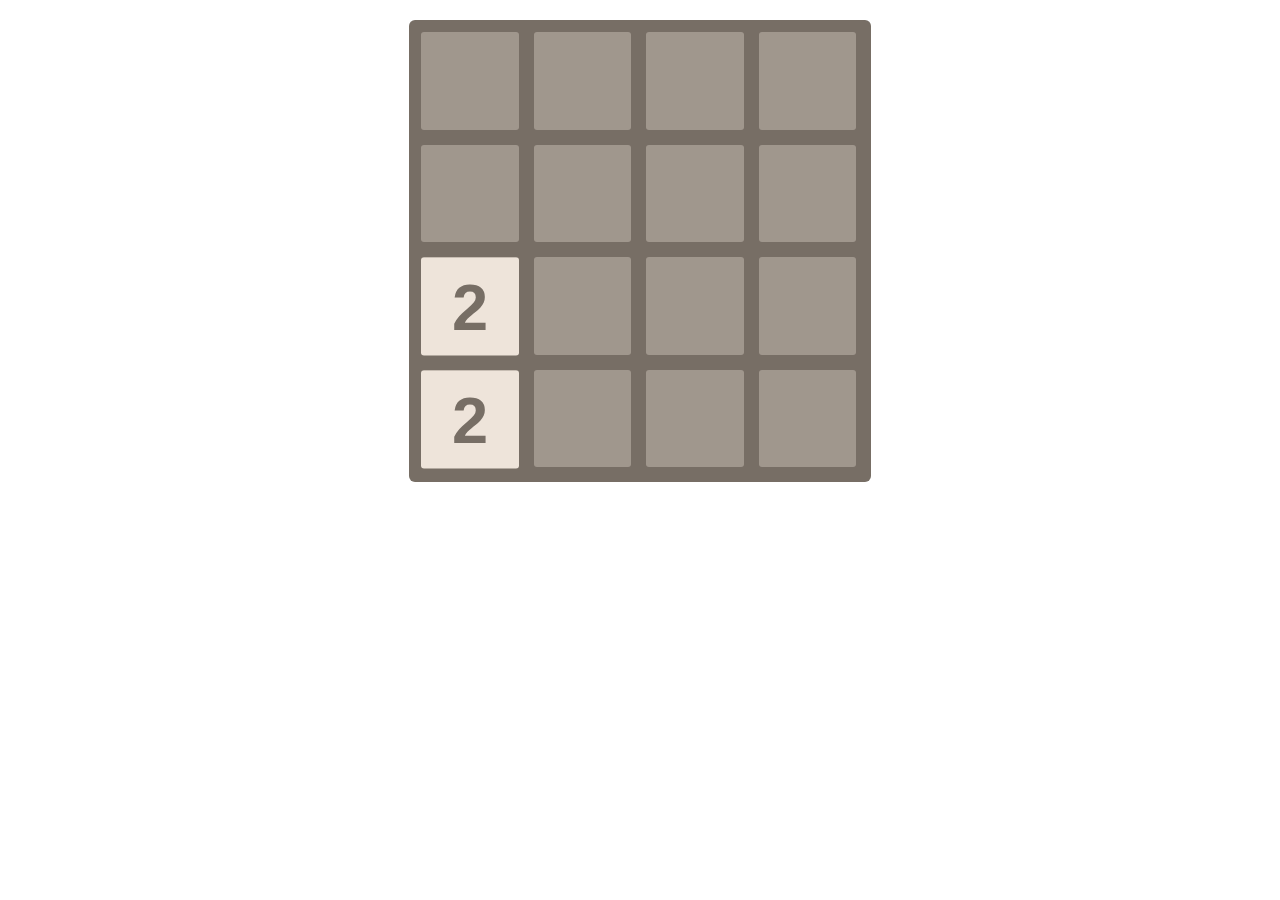
==== index.html @ b5169782 "first commit" ====
<!DOCTYPE html>
<header>
    <meta charset="utf-8"/>
    <title>2048 Game</title>
    <link rel="stylesheet" href="style/style.css"/>
</header>
<body>
    <div class = "game-conteiner">
        <div class="grid-conteiner">
            <div class = "grid-row">
                <div class = "grid-cell"></div>
                <div class = "grid-cell"></div>
                <div class = "grid-cell"></div>
                <div class = "grid-cell"></div>
            </div>
            <div class = "grid-row">
                <div class = "grid-cell"></div>
                <div class = "grid-cell"></div>
                <div class = "grid-cell"></div>
                <div class = "grid-cell"></div>
            </div>
            <div class = "grid-row">
                <div class = "grid-cell"></div>
                <div class = "grid-cell"></div>
                <div class = "grid-cell"></div>
                <div class = "grid-cell"l></div>
            </div>
            <div class = "grid-row">
                <div class = "grid-cell"></div>
                <div class = "grid-cell"></div>
                <div class = "grid-cell"></div>
                <div class = "grid-cell"></div>
            </div>
        </div>
        <div class="tile-conteiner">
            
        </div>
    </div>
    <script src="sctripts/script.js"></script>
</body>
---- style/style.css ----
*{
    margin: 0;
    padding: 0;
}

.game-conteiner{
    width: 450px;
    height: 450px;
    padding: 12px 0 0 12px;
    position: relative;
    margin: 20px auto 0 auto;
    background-color: #776e65;
    color: #776e65;
    font-family: clear sans,helvetica neue,Arial,sans-serif;
    font-size: 18px;
    border-radius: 6px;
}

.grid-conteiner{
    position: absolute;
    margin: auto;
    z-index: 1;
}

.grid-row{
    margin-bottom: 15px;
}

.grid-row:after {
    content: "";
    display: block;
    clear: both;
}

.grid-cell{
    display: block;
    width: 97.5px;
    height: 97.5px;
    margin-right: 15px;
    float: left;
    border-radius: 3px;
    background: rgba(238,228,218,.35);
}

.tile-conteiner{
    position: absolute;
    z-index: 2;
}

.tile {
    position: absolute;
    -webkit-transition: 100ms ease-in-out;
    -moz-transition: 100ms ease-in-out;
    transition: 100ms ease-in-out;
    -webkit-transition-property: -webkit-transform;
    -moz-transition-property: -moz-transform;
    transition-property: transform;
}

.tile .tile-inner{
    border-radius: 3px;
    background: #eee4da;
    text-align: center;
    font-weight: 700;
    z-index: 10;
    font-size: 65px;
    width: 98px;
    height: 98px;
    line-height: 100.5px;
}

.tile.tile-2 .tile-inner {
    background: #eee4da;
    box-shadow: 0 0 30px 10px transparent, inset 0 0 0 1px transparent;
}

.tile.tile-4 .tile-inner {
    background: #ede0c8;
    box-shadow: 0 0 30px 10px transparent, inset 0 0 0 1px transparent;
}

.tile.tile-8 .tile-inner {
    color: #f9f6f2;
    background: #f2b179;
}

.tile.tile-position-1-1{
    -webkit-transform:translate(0px,0px);
    -moz-transform:translate(0px,0px);
    transform:translate(0px,0px)
}

.tile.tile-position-2-1{
    -webkit-transform:translate(0px,111.6px);
    -moz-transform:translate(0px,111.6px);
    transform:translate(0px,111.6px)
}

.tile.tile-position-3-1{
    -webkit-transform:translate(0px,225.6px);
    -moz-transform:translate(0px,225.6px);
    transform:translate(0px,225.6px)
}

.tile.tile-position-4-1{
    -webkit-transform:translate(0px,339.6px);
    -moz-transform:translate(0px,338.6px);
    transform:translate(0px,338.6px)
}

.tile.tile-position-1-2{
    -webkit-transform:translate(111.6px,0px);
    -moz-transform:translate(111.6px,0px);
    transform:translate(111.6px,0px)
}

.tile.tile-position-2-2{
    -webkit-transform:translate(111.6px,111.6px);
    -moz-transform:translate(111.6px,111.6px);
    transform:translate(111.6px,111.6px)
}

.tile.tile-position-3-2{
    -webkit-transform:translate(111.6px,225.6px);
    -moz-transform:translate(111.6px,225.6px);
    transform:translate(111.6px,225.6px)
}

.tile.tile-position-4-2{
    -webkit-transform:translate(111.6px,338.6px);
    -moz-transform:translate(111.6px,338.6px);
    transform:translate(111.6px,338.6px)
}

.tile.tile-position-1-3{
    -webkit-transform:translate(225.6px,0px);
    -moz-transform:translate(225.6px,0px);
    transform:translate(225.6px,0px)
}

.tile.tile-position-2-3{
    -webkit-transform:translate(225.6px,111.6px);
    -moz-transform:translate(225.6px,111.6px);
    transform:translate(225.6px,111.6px)
}

.tile.tile-position-3-3{
    -webkit-transform:translate(225.6px,225.6px);
    -moz-transform:translate(225.6px,225.6px);
    transform:translate(225.6px,225.6px)
}

.tile.tile-position-4-3{
    -webkit-transform:translate(225.6px,338.6px);
    -moz-transform:translate(225.6px,338.6px);transform:translate(225.6px,338.6px)
}

.tile.tile-position-1-4{
    -webkit-transform:translate(338.6px,0px);
    -moz-transform:translate(338.6px,0px);
    transform:translate(338.6px,0px)
}

.tile.tile-position-2-4{
    -webkit-transform:translate(338.6px,111.6px);
    -moz-transform:translate(338.6px,111.6px);
    transform:translate(338.6px,111.6px)
}

.tile.tile-position-3-4{
    -webkit-transform:translate(338.6px,225.6px);
    -moz-transform:translate(338.6px,225.6px);
    transform:translate(338.6px,225.6px)
}

.tile.tile-position-4-4{
    -webkit-transform:translate(338.6px,338.6px);
    -moz-transform:translate(338.6px,338.6px);
    transform:translate(338.6px,338.6px)
}
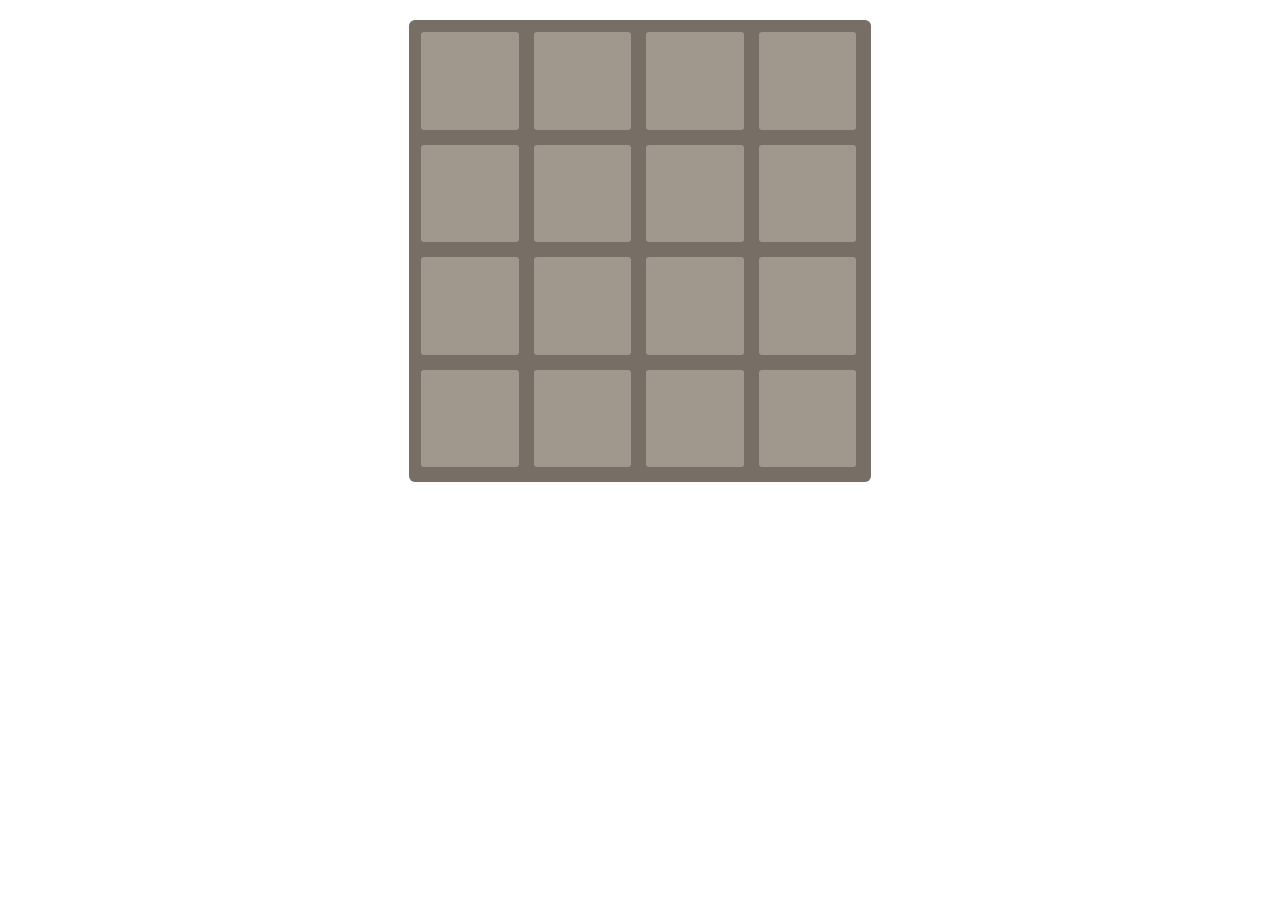
==== commit e06849e9: "still think" ====
--- a/index.html
+++ b/index.html
@@ -36,5 +36,5 @@
             
         </div>
     </div>
-    <script src="sctripts/script.js"></script>
+    <script type="module" src="sctripts/script.js"></script>
 </body>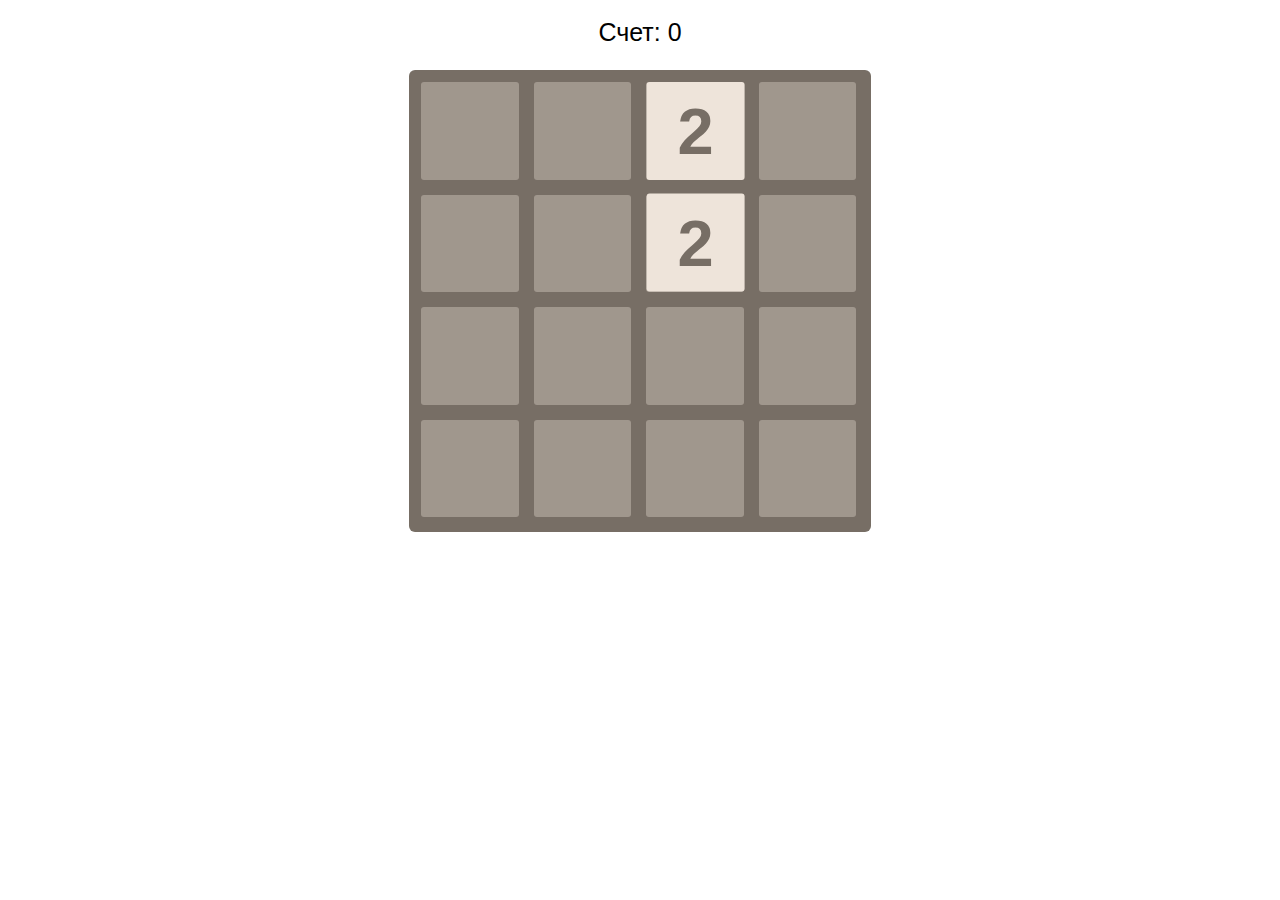
==== commit e9dd6a40: "well done" ====
--- a/index.html
+++ b/index.html
@@ -5,6 +5,9 @@
     <link rel="stylesheet" href="style/style.css"/>
 </header>
 <body>
+    <div class="header">
+        <div class="score-bar">Счет: 0</div>
+    </div>
     <div class = "game-conteiner">
         <div class="grid-conteiner">
             <div class = "grid-row">
@@ -36,5 +39,6 @@
             
         </div>
     </div>
-    <script type="module" src="sctripts/script.js"></script>
+    <script  src="sctripts/gameController.js"></script>
+    <script  src="sctripts/script.js"></script>
 </body>--- a/style/style.css
+++ b/style/style.css
@@ -1,6 +1,22 @@
 *{
     margin: 0;
     padding: 0;
+}
+
+.header{
+    display: flex;
+    flex-direction: column;
+    align-items: center;
+    width: 80%;
+    margin: 0 10% 0 10%;
+    height: 50px;
+    font-family: clear sans,helvetica neue,Arial,sans-serif;
+    font-size: 25px;
+}
+
+.score-bar{
+    height: 100%;
+    margin: 18px;
 }
 
 .game-conteiner{
@@ -84,6 +100,11 @@
     background: #f2b179;
 }
 
+.tile.tile-16 .tile-inner {
+    color: #f9f6f2;
+    background: #F59563;
+}
+
 .tile.tile-position-1-1{
     -webkit-transform:translate(0px,0px);
     -moz-transform:translate(0px,0px);
@@ -103,9 +124,9 @@
 }
 
 .tile.tile-position-4-1{
-    -webkit-transform:translate(0px,339.6px);
-    -moz-transform:translate(0px,338.6px);
-    transform:translate(0px,338.6px)
+    -webkit-transform:translate(0px,336.6px);
+    -moz-transform:translate(0px,336.6px);
+    transform:translate(0px,336.6px)
 }
 
 .tile.tile-position-1-2{
@@ -127,9 +148,9 @@
 }
 
 .tile.tile-position-4-2{
-    -webkit-transform:translate(111.6px,338.6px);
-    -moz-transform:translate(111.6px,338.6px);
-    transform:translate(111.6px,338.6px)
+    -webkit-transform:translate(111.6px,336.6px);
+    -moz-transform:translate(111.6px,336.6px);
+    transform:translate(111.6px,336.6px)
 }
 
 .tile.tile-position-1-3{
@@ -151,8 +172,9 @@
 }
 
 .tile.tile-position-4-3{
-    -webkit-transform:translate(225.6px,338.6px);
-    -moz-transform:translate(225.6px,338.6px);transform:translate(225.6px,338.6px)
+    -webkit-transform:translate(225.6px,336.6px);
+    -moz-transform:translate(225.6px,336.6px);
+    transform:translate(225.6px,336.6px)
 }
 
 .tile.tile-position-1-4{
@@ -174,7 +196,7 @@
 }
 
 .tile.tile-position-4-4{
-    -webkit-transform:translate(338.6px,338.6px);
-    -moz-transform:translate(338.6px,338.6px);
-    transform:translate(338.6px,338.6px)
+    -webkit-transform:translate(338.6px,336.6px);
+    -moz-transform:translate(338.6px,336.6px);
+    transform:translate(338.6px,336.6px)
 }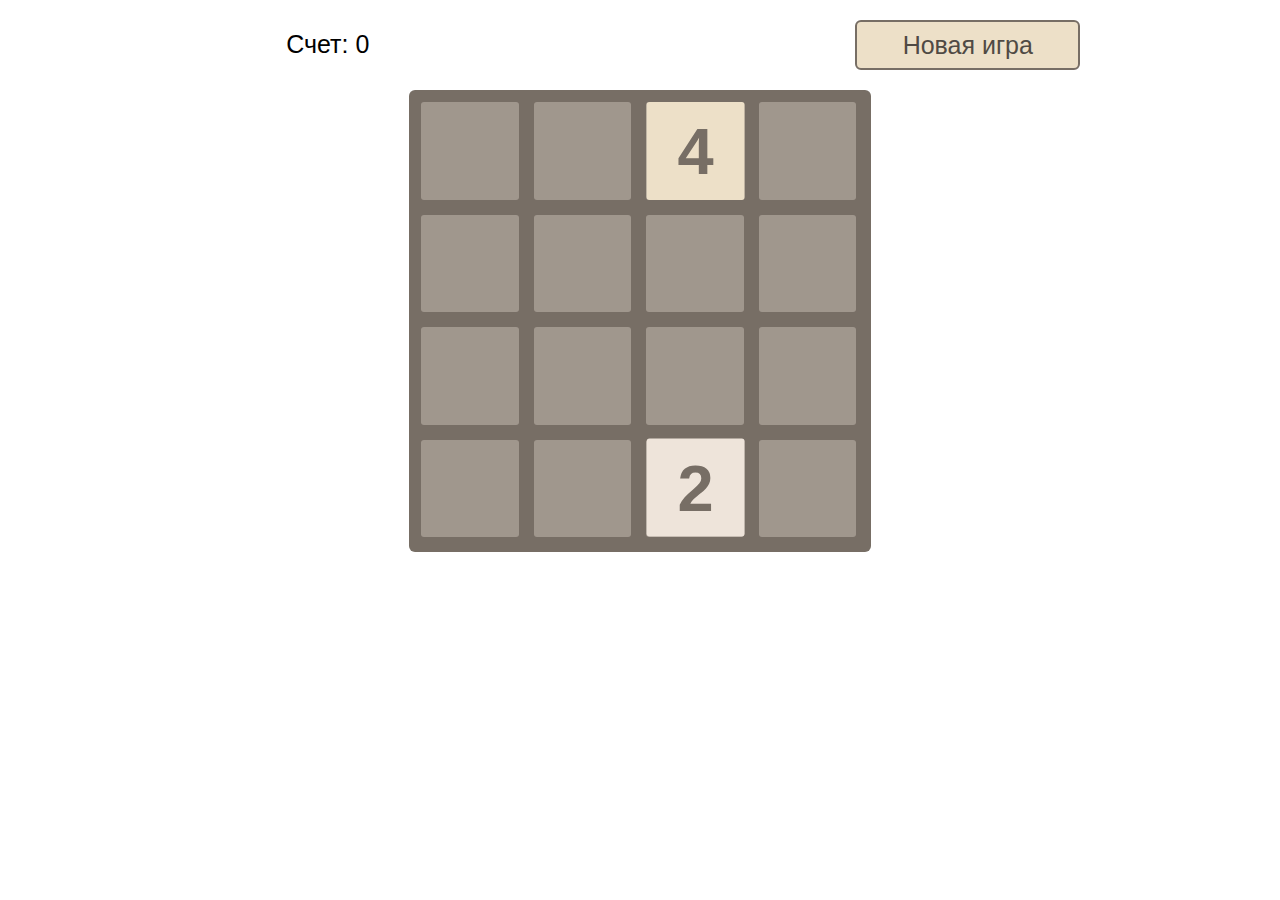
==== commit e16f99c7: "last working version, but not final" ====
--- a/index.html
+++ b/index.html
@@ -7,6 +7,7 @@
 <body>
     <div class="header">
         <div class="score-bar">Счет: 0</div>
+        <button class="bttn-restart-game">Новая игра</button>
     </div>
     <div class = "game-conteiner">
         <div class="grid-conteiner">
--- a/style/style.css
+++ b/style/style.css
@@ -5,18 +5,36 @@
 
 .header{
     display: flex;
-    flex-direction: column;
-    align-items: center;
-    width: 80%;
-    margin: 0 10% 0 10%;
+    justify-content: space-between;
+    width: 100%;
     height: 50px;
     font-family: clear sans,helvetica neue,Arial,sans-serif;
     font-size: 25px;
+    padding-top: 20px;
 }
 
 .score-bar{
     height: 100%;
-    margin: 18px;
+    margin: 10px auto auto auto;
+    text-align: center;
+    width: 20%;
+}
+
+.bttn-restart-game{
+    margin: auto;
+    width: 9em;
+    height: 100%;
+    font-family: clear sans,helvetica neue,Arial,sans-serif;
+    font-size: 25px;
+    border: 2px solid #776E65;
+    border-radius: 6px;
+    color: #504a44;
+    background: #EDE0C8;
+    transition: all 300ms;
+}
+
+.bttn-restart-game:hover{
+    background: #ead8b7;
 }
 
 .game-conteiner{
@@ -65,12 +83,29 @@
 
 .tile {
     position: absolute;
-    -webkit-transition: 100ms ease-in-out;
-    -moz-transition: 100ms ease-in-out;
-    transition: 100ms ease-in-out;
+    z-index: 5;
+    -webkit-transition: all 300ms ease-in-out;
+    -moz-transition: all 300ms ease-in-out;
+    -o-transition: all 300ms ease-in-out;
+    transition: all 300ms ease-in-out;
     -webkit-transition-property: -webkit-transform;
     -moz-transition-property: -moz-transform;
+    -o-transition-property: -o-transform;
     transition-property: transform;
+}
+
+
+.new-tile{
+    animation: ani 300ms forwards;
+}
+
+@keyframes ani {
+    0% {opacity: 0;}
+    100% {opacity: 1;}
+  }
+
+.deleteTile{
+    z-index: 3;
 }
 
 .tile .tile-inner{
@@ -87,116 +122,208 @@
 
 .tile.tile-2 .tile-inner {
     background: #eee4da;
-    box-shadow: 0 0 30px 10px transparent, inset 0 0 0 1px transparent;
+    box-shadow: 0 0 30px 10px transparent,inset 0 0 0 1px transparent
 }
 
 .tile.tile-4 .tile-inner {
     background: #ede0c8;
-    box-shadow: 0 0 30px 10px transparent, inset 0 0 0 1px transparent;
+    box-shadow: 0 0 30px 10px transparent,inset 0 0 0 1px transparent
 }
 
 .tile.tile-8 .tile-inner {
     color: #f9f6f2;
-    background: #f2b179;
+    background: #f2b179
 }
 
 .tile.tile-16 .tile-inner {
     color: #f9f6f2;
-    background: #F59563;
-}
+    background: #f59563
+}
+
+.tile.tile-32 .tile-inner {
+    color: #f9f6f2;
+    background: #f67c5f
+}
+
+.tile.tile-64 .tile-inner {
+    color: #f9f6f2;
+    background: #f65e3b
+}
+
+.tile.tile-128 .tile-inner {
+    color: #f9f6f2;
+    background: #edcf72;
+    box-shadow: 0 0 30px 10px rgba(243,215,116,.2381),inset 0 0 0 1px rgba(255,255,255,.14286);
+    font-size: 45px
+}
+
+@media screen and (max-width: 520px) {
+    .tile.tile-128 .tile-inner {
+        font-size:25px
+    }
+}
+
+.tile.tile-256 .tile-inner {
+    color: #f9f6f2;
+    background: #edcc61;
+    box-shadow: 0 0 30px 10px rgba(243,215,116,.31746),inset 0 0 0 1px rgba(255,255,255,.19048);
+    font-size: 45px
+}
+
+@media screen and (max-width: 520px) {
+    .tile.tile-256 .tile-inner {
+        font-size:25px
+    }
+}
+
+.tile.tile-512 .tile-inner {
+    color: #f9f6f2;
+    background: #edc850;
+    box-shadow: 0 0 30px 10px rgba(243,215,116,.39683),inset 0 0 0 1px rgba(255,255,255,.2381);
+    font-size: 45px
+}
+
+@media screen and (max-width: 520px) {
+    .tile.tile-512 .tile-inner {
+        font-size:25px
+    }
+}
+
+.tile.tile-1024 .tile-inner {
+    color: #f9f6f2;
+    background: #edc53f;
+    box-shadow: 0 0 30px 10px rgba(243,215,116,.47619),inset 0 0 0 1px rgba(255,255,255,.28571);
+    font-size: 35px
+}
+
+@media screen and (max-width: 520px) {
+    .tile.tile-1024 .tile-inner {
+        font-size:15px
+    }
+}
+
+.tile.tile-2048 .tile-inner {
+    color: #f9f6f2;
+    background: #edc22e;
+    box-shadow: 0 0 30px 10px rgba(243,215,116,.55556),inset 0 0 0 1px rgba(255,255,255,.33333);
+    font-size: 35px
+}
+
+@media screen and (max-width: 520px) {
+    .tile.tile-2048 .tile-inner {
+        font-size:15px
+    }
+}
+
 
 .tile.tile-position-1-1{
     -webkit-transform:translate(0px,0px);
     -moz-transform:translate(0px,0px);
-    transform:translate(0px,0px)
+    -o-transform:translate(0px,0px);
+    transform:translate(0px,0px);
 }
 
 .tile.tile-position-2-1{
     -webkit-transform:translate(0px,111.6px);
     -moz-transform:translate(0px,111.6px);
-    transform:translate(0px,111.6px)
+    -o-transform:translate(0px,111.6px);
+    transform:translate(0px,111.6px);
 }
 
 .tile.tile-position-3-1{
     -webkit-transform:translate(0px,225.6px);
     -moz-transform:translate(0px,225.6px);
-    transform:translate(0px,225.6px)
+    -o-transform:translate(0px,0px);
+    transform:translate(0px,225.6px); 
 }
 
 .tile.tile-position-4-1{
     -webkit-transform:translate(0px,336.6px);
     -moz-transform:translate(0px,336.6px);
-    transform:translate(0px,336.6px)
+    -o-transform:translate(0px,0px);
+    transform:translate(0px,336.6px); 
 }
 
 .tile.tile-position-1-2{
     -webkit-transform:translate(111.6px,0px);
     -moz-transform:translate(111.6px,0px);
-    transform:translate(111.6px,0px)
+    -o-transform:translate(0px,0px);
+    transform:translate(111.6px,0px);
 }
 
 .tile.tile-position-2-2{
     -webkit-transform:translate(111.6px,111.6px);
     -moz-transform:translate(111.6px,111.6px);
-    transform:translate(111.6px,111.6px)
+    -o-transform:translate(0px,0px);
+    transform:translate(111.6px,111.6px);
 }
 
 .tile.tile-position-3-2{
     -webkit-transform:translate(111.6px,225.6px);
     -moz-transform:translate(111.6px,225.6px);
-    transform:translate(111.6px,225.6px)
+    -o-transform:translate(0px,0px);
+    transform:translate(111.6px,225.6px);
 }
 
 .tile.tile-position-4-2{
     -webkit-transform:translate(111.6px,336.6px);
     -moz-transform:translate(111.6px,336.6px);
-    transform:translate(111.6px,336.6px)
+    -o-transform:translate(0px,0px);
+    transform:translate(111.6px,336.6px);
 }
 
 .tile.tile-position-1-3{
     -webkit-transform:translate(225.6px,0px);
     -moz-transform:translate(225.6px,0px);
-    transform:translate(225.6px,0px)
+    -o-transform:translate(0px,0px);
+    transform:translate(225.6px,0px);
 }
 
 .tile.tile-position-2-3{
     -webkit-transform:translate(225.6px,111.6px);
     -moz-transform:translate(225.6px,111.6px);
-    transform:translate(225.6px,111.6px)
+    -o-transform:translate(0px,0px);
+    transform:translate(225.6px,111.6px);
 }
 
 .tile.tile-position-3-3{
     -webkit-transform:translate(225.6px,225.6px);
     -moz-transform:translate(225.6px,225.6px);
-    transform:translate(225.6px,225.6px)
+    -o-transform:translate(0px,0px);
+    transform:translate(225.6px,225.6px);
 }
 
 .tile.tile-position-4-3{
     -webkit-transform:translate(225.6px,336.6px);
     -moz-transform:translate(225.6px,336.6px);
-    transform:translate(225.6px,336.6px)
+    -o-transform:translate(0px,0px);
+    transform:translate(225.6px,336.6px);
 }
 
 .tile.tile-position-1-4{
     -webkit-transform:translate(338.6px,0px);
     -moz-transform:translate(338.6px,0px);
-    transform:translate(338.6px,0px)
+    -o-transform:translate(0px,0px);
+    transform:translate(338.6px,0px);
 }
 
 .tile.tile-position-2-4{
     -webkit-transform:translate(338.6px,111.6px);
     -moz-transform:translate(338.6px,111.6px);
-    transform:translate(338.6px,111.6px)
+    -o-transform:translate(0px,0px);
+    transform:translate(338.6px,111.6px);
 }
 
 .tile.tile-position-3-4{
     -webkit-transform:translate(338.6px,225.6px);
     -moz-transform:translate(338.6px,225.6px);
-    transform:translate(338.6px,225.6px)
+    -o-transform:translate(0px,0px);
+    transform:translate(338.6px,225.6px);
 }
 
 .tile.tile-position-4-4{
     -webkit-transform:translate(338.6px,336.6px);
     -moz-transform:translate(338.6px,336.6px);
-    transform:translate(338.6px,336.6px)
+    -o-transform:translate(0px,0px);
+    transform:translate(338.6px,336.6px);
 }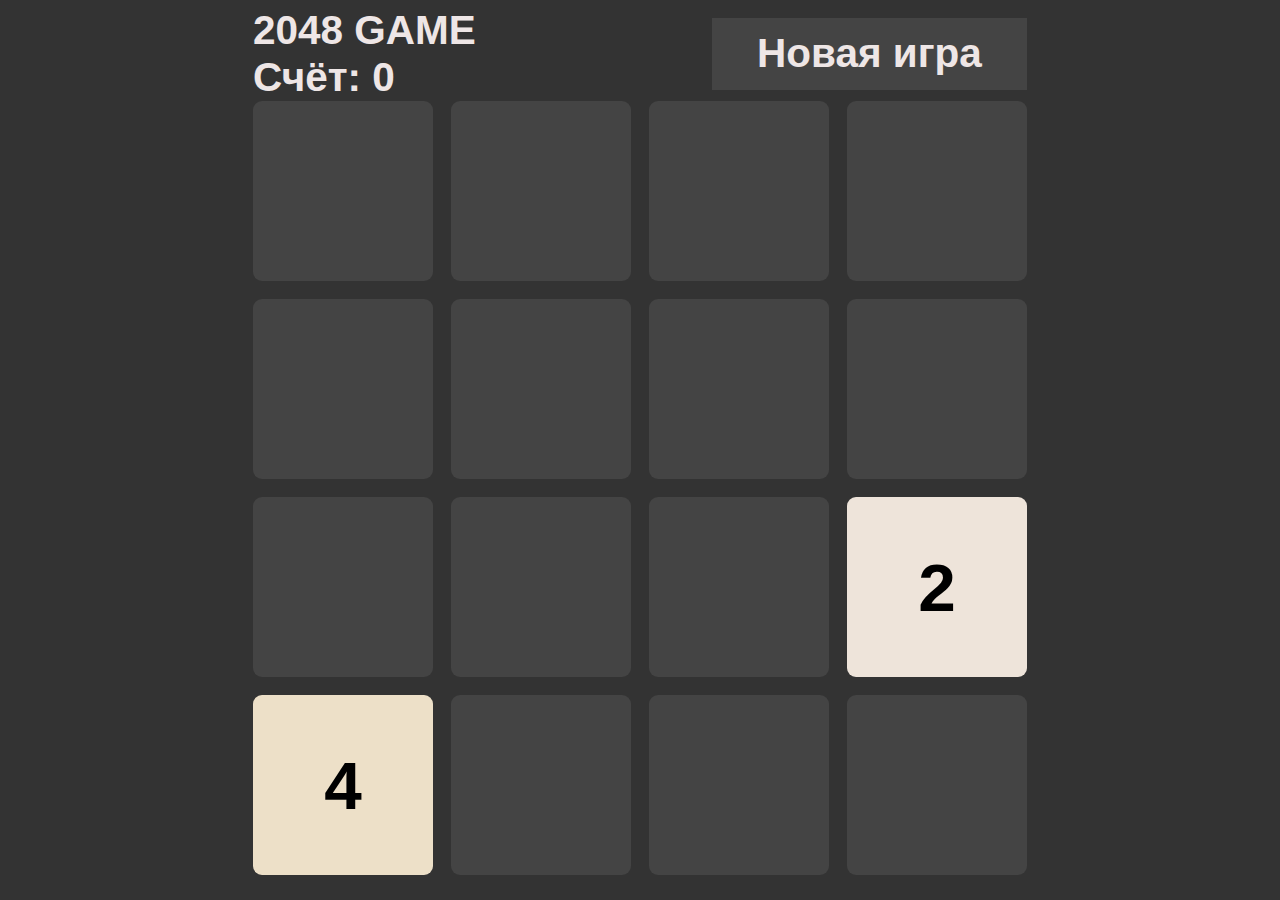
==== commit 69da8c8d: "last version" ====
--- a/index.html
+++ b/index.html
@@ -1,45 +1,25 @@
-<!DOCTYPE html>
-<header>
-    <meta charset="utf-8"/>
-    <title>2048 Game</title>
-    <link rel="stylesheet" href="style/style.css"/>
-</header>
-<body>
-    <div class="header">
-        <div class="score-bar">Счет: 0</div>
-        <button class="bttn-restart-game">Новая игра</button>
-    </div>
-    <div class = "game-conteiner">
-        <div class="grid-conteiner">
-            <div class = "grid-row">
-                <div class = "grid-cell"></div>
-                <div class = "grid-cell"></div>
-                <div class = "grid-cell"></div>
-                <div class = "grid-cell"></div>
-            </div>
-            <div class = "grid-row">
-                <div class = "grid-cell"></div>
-                <div class = "grid-cell"></div>
-                <div class = "grid-cell"></div>
-                <div class = "grid-cell"></div>
-            </div>
-            <div class = "grid-row">
-                <div class = "grid-cell"></div>
-                <div class = "grid-cell"></div>
-                <div class = "grid-cell"></div>
-                <div class = "grid-cell"l></div>
-            </div>
-            <div class = "grid-row">
-                <div class = "grid-cell"></div>
-                <div class = "grid-cell"></div>
-                <div class = "grid-cell"></div>
-                <div class = "grid-cell"></div>
-            </div>
-        </div>
-        <div class="tile-conteiner">
-            
-        </div>
-    </div>
-    <script  src="sctripts/gameController.js"></script>
-    <script  src="sctripts/script.js"></script>
-</body>+<!DOCTYPE html>
+<html lang="en">
+<head>
+    <meta charset="UTF-8">
+    <meta http-equiv="X-UA-Compatible" content="IE=edge">
+    <meta name="viewport" content="width=device-width, initial-scale=1.0">
+    <title>2048 game</title>
+    <link rel="stylesheet" href="./styles/style.css"/>
+</head>
+<body>
+    <div class="header">
+        <div class="header-left">
+            <div>2048 GAME</div>
+            <div id="score">Счёт: 0</div>
+        </div>
+        <div class="header-right">
+            <div tabindex="0" id="restart-game">Новая игра</div>
+        </div>
+    </div>
+    <div id="game-board">
+
+    </div>
+    <script src="./scripts/script.js" type="module"></script>
+</body>
+</html>--- a/styles/style.css
+++ b/styles/style.css
@@ -0,0 +1,100 @@
+*{
+    box-sizing: border-box;
+    margin: 0;
+    padding: 0;
+    font-family: Arial, Helvetica, sans-serif;
+    font-size: 4.5vmin;
+    font-weight: bold;
+}
+
+body{
+    background-color: #333;
+    display: flex;
+    flex-direction: column;
+    justify-content: center;
+    align-items: center;
+    height: 100vh;
+}
+
+.header{
+    display: flex;
+    justify-content: space-between;
+    width: 86vmin;
+}
+
+.header-left{
+    color: #eee6e6;
+}
+
+.header-left div {
+    margin: auto;
+}
+
+.header-right{
+    margin: auto 0 auto auto;
+}
+
+.header-right div {
+    cursor: pointer;
+    user-select: none;
+    text-align: center;
+    padding-top: 1.3vmin;
+    width: 35vmin;
+    height: 8vmin;
+    color: #eee6e6;
+    background-color: #444;
+    border: none;
+    transition: all 300ms;
+}
+
+.header-right div:hover {
+    background-color: #5c5b5b;
+}
+
+
+#game-board{
+    --cell-size: 20vmin;
+    --cell-gap: 2vmin;
+    position: relative;
+    display: grid;
+    grid-template-columns: repeat(4, var(--cell-size));
+    grid-template-rows: repeat(4,var(--cell-size));
+    gap: var(--cell-gap);
+    border-radius: 1vmin;
+    margin-bottom: 2vmin;
+}
+
+.cell{
+    background-color: #444;
+    border-radius: 1vmin;
+}
+
+.tile{
+    --x: 0;
+    --y: 0;
+    position: absolute;
+    top: calc(var(--y) * (var(--cell-size) + var(--cell-gap)));
+    left: calc(var(--x) * (var(--cell-size) + var(--cell-gap)));
+    display: flex;
+    justify-content: center;
+    align-items: center;
+    width: 20vmin;
+    height: 20vmin;
+    border-radius: 1vmin;
+    font-family: Arial, Helvetica, sans-serif;
+    font-size: 7.5vmin;
+    font-weight: bold;
+    background-color:var(--bg-lightness);
+    color: hsl(25, 25%, var(--text-lightness));
+    color:#000;
+    transition: 100ms;
+    animation: show 200ms;
+}
+
+@keyframes show{
+    0%{
+        opacity: 0.5;
+        transform: scale(0);
+    }
+}
+
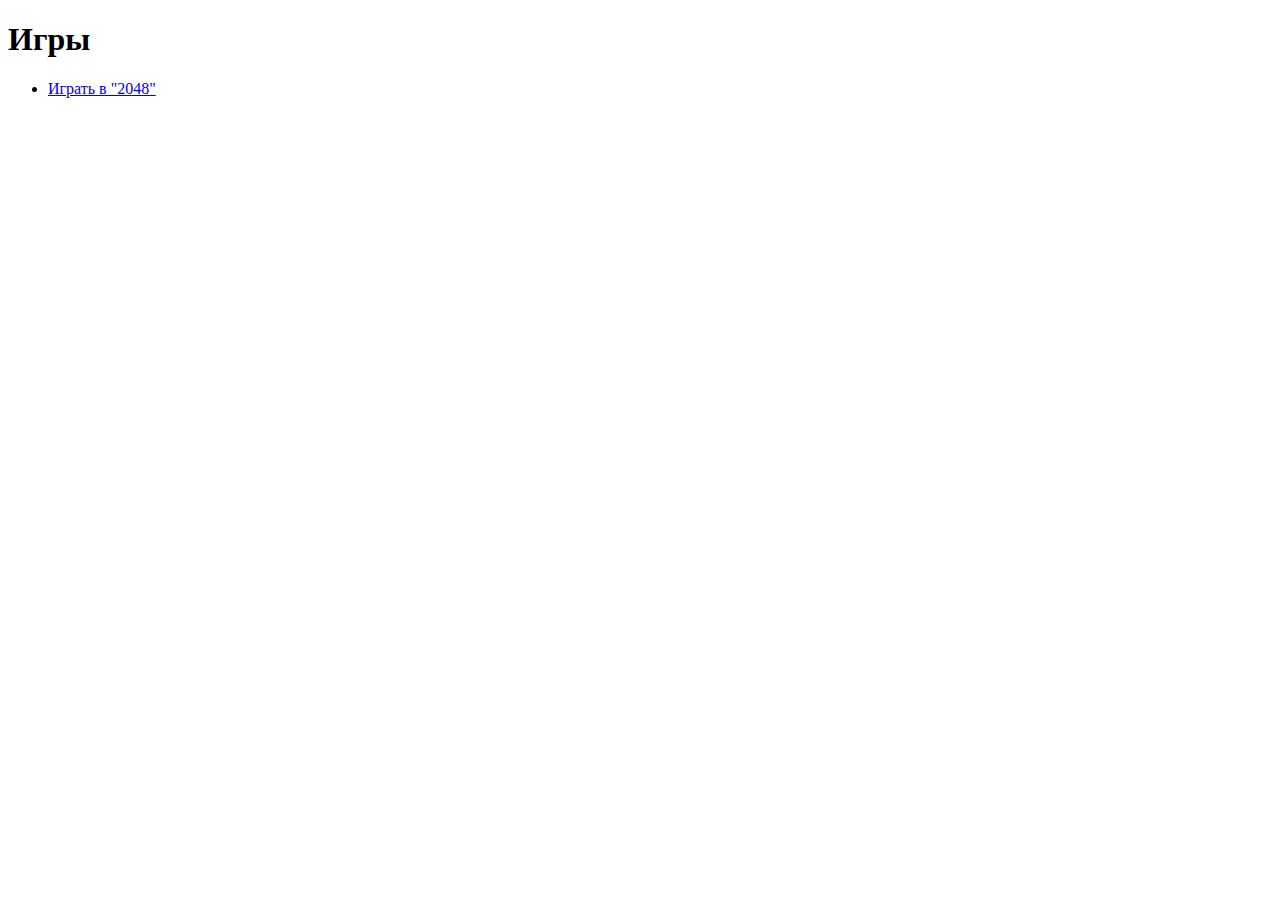
==== commit be0cf3f9: "Test redirect" ====
--- a/index.html
+++ b/index.html
@@ -1,25 +1,14 @@
 <!DOCTYPE html>
-<html lang="en">
+<html lang="ru">
 <head>
     <meta charset="UTF-8">
-    <meta http-equiv="X-UA-Compatible" content="IE=edge">
     <meta name="viewport" content="width=device-width, initial-scale=1.0">
-    <title>2048 game</title>
-    <link rel="stylesheet" href="./styles/style.css"/>
+    <title>Главное меню</title>
 </head>
 <body>
-    <div class="header">
-        <div class="header-left">
-            <div>2048 GAME</div>
-            <div id="score">Счёт: 0</div>
-        </div>
-        <div class="header-right">
-            <div tabindex="0" id="restart-game">Новая игра</div>
-        </div>
-    </div>
-    <div id="game-board">
-
-    </div>
-    <script src="./scripts/script.js" type="module"></script>
+    <h1>Игры</h1>
+    <ul>
+        <li><a href="./2048/index.html">Играть в "2048"</a></li>
+    </ul>
 </body>
 </html>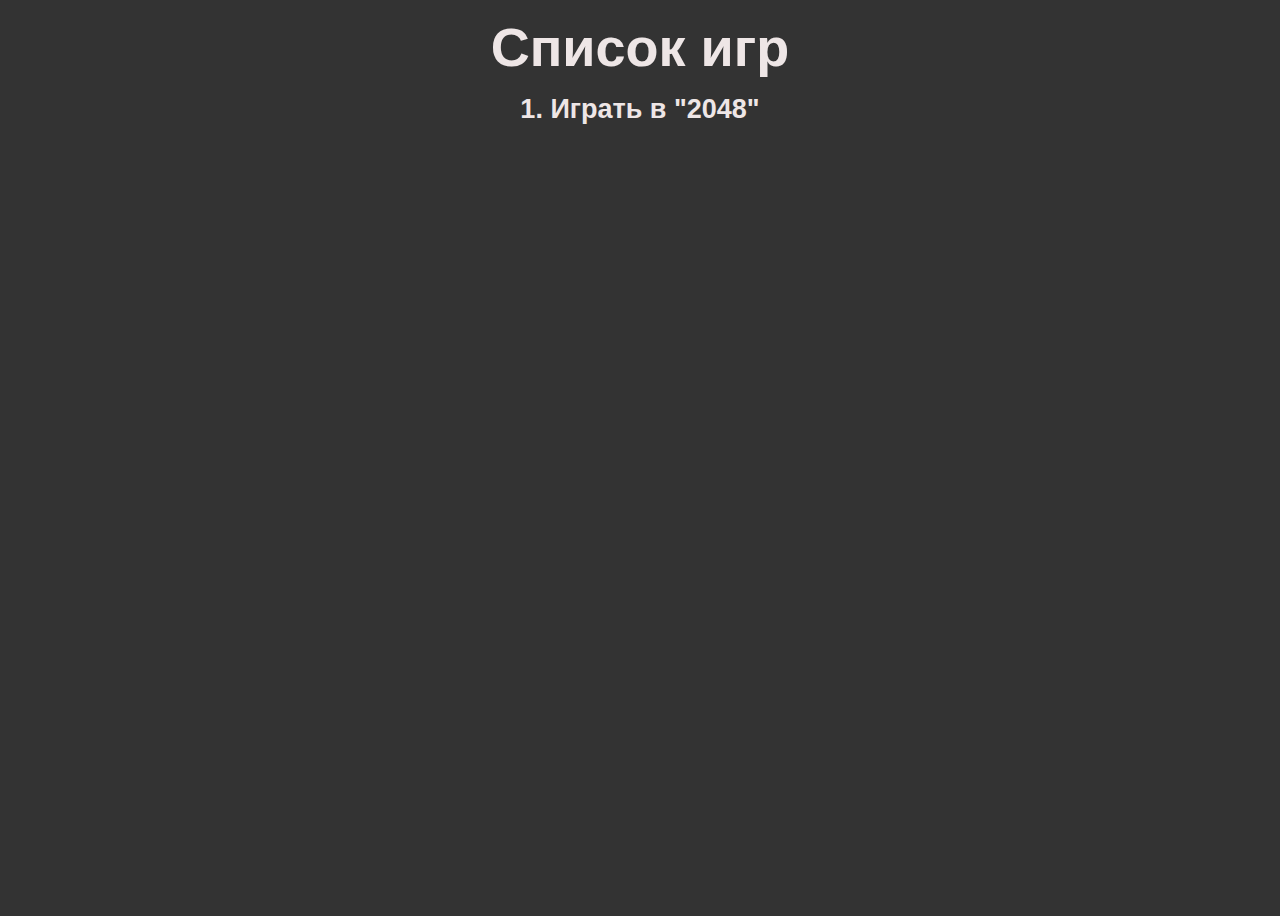
==== commit a40fa1b0: "add keyboard to 2048" ====
--- a/index.html
+++ b/index.html
@@ -3,12 +3,16 @@
 <head>
     <meta charset="UTF-8">
     <meta name="viewport" content="width=device-width, initial-scale=1.0">
+    <link rel="stylesheet" href="style.css">
     <title>Главное меню</title>
 </head>
 <body>
-    <h1>Игры</h1>
-    <ul>
-        <li><a href="./2048/index.html">Играть в "2048"</a></li>
-    </ul>
+    <div class="container">
+        <h1>Список игр</h1>
+        <ul>
+            <li>1. <a href="./pages/2048/">Играть в "2048"</a></li>
+        </ul>
+    </div>
+    <script src="script.js"></script>
 </body>
 </html>--- a/style.css
+++ b/style.css
@@ -0,0 +1,37 @@
+*{
+    box-sizing: border-box;
+    margin: 0;
+    padding: 0;
+    font-family: Arial, Helvetica, sans-serif;
+    font-size: 3vmin;
+    font-weight: bold;
+    list-style: none;
+    text-decoration: none;
+    color: #eee6e6;
+}
+
+body{
+    background-color: #333;
+    height: 100vh;
+    padding: 0 150px 0 150px;
+}
+
+.container {
+    width: 100%;
+    margin-top: 16px;
+    display: flex;
+    flex-direction: column;
+    align-items: center;
+}
+
+h1 {
+    font-size: 6vmin;
+}
+
+ul li {
+    margin-top: 16px;
+}
+
+a:hover {
+    text-decoration: underline;
+}